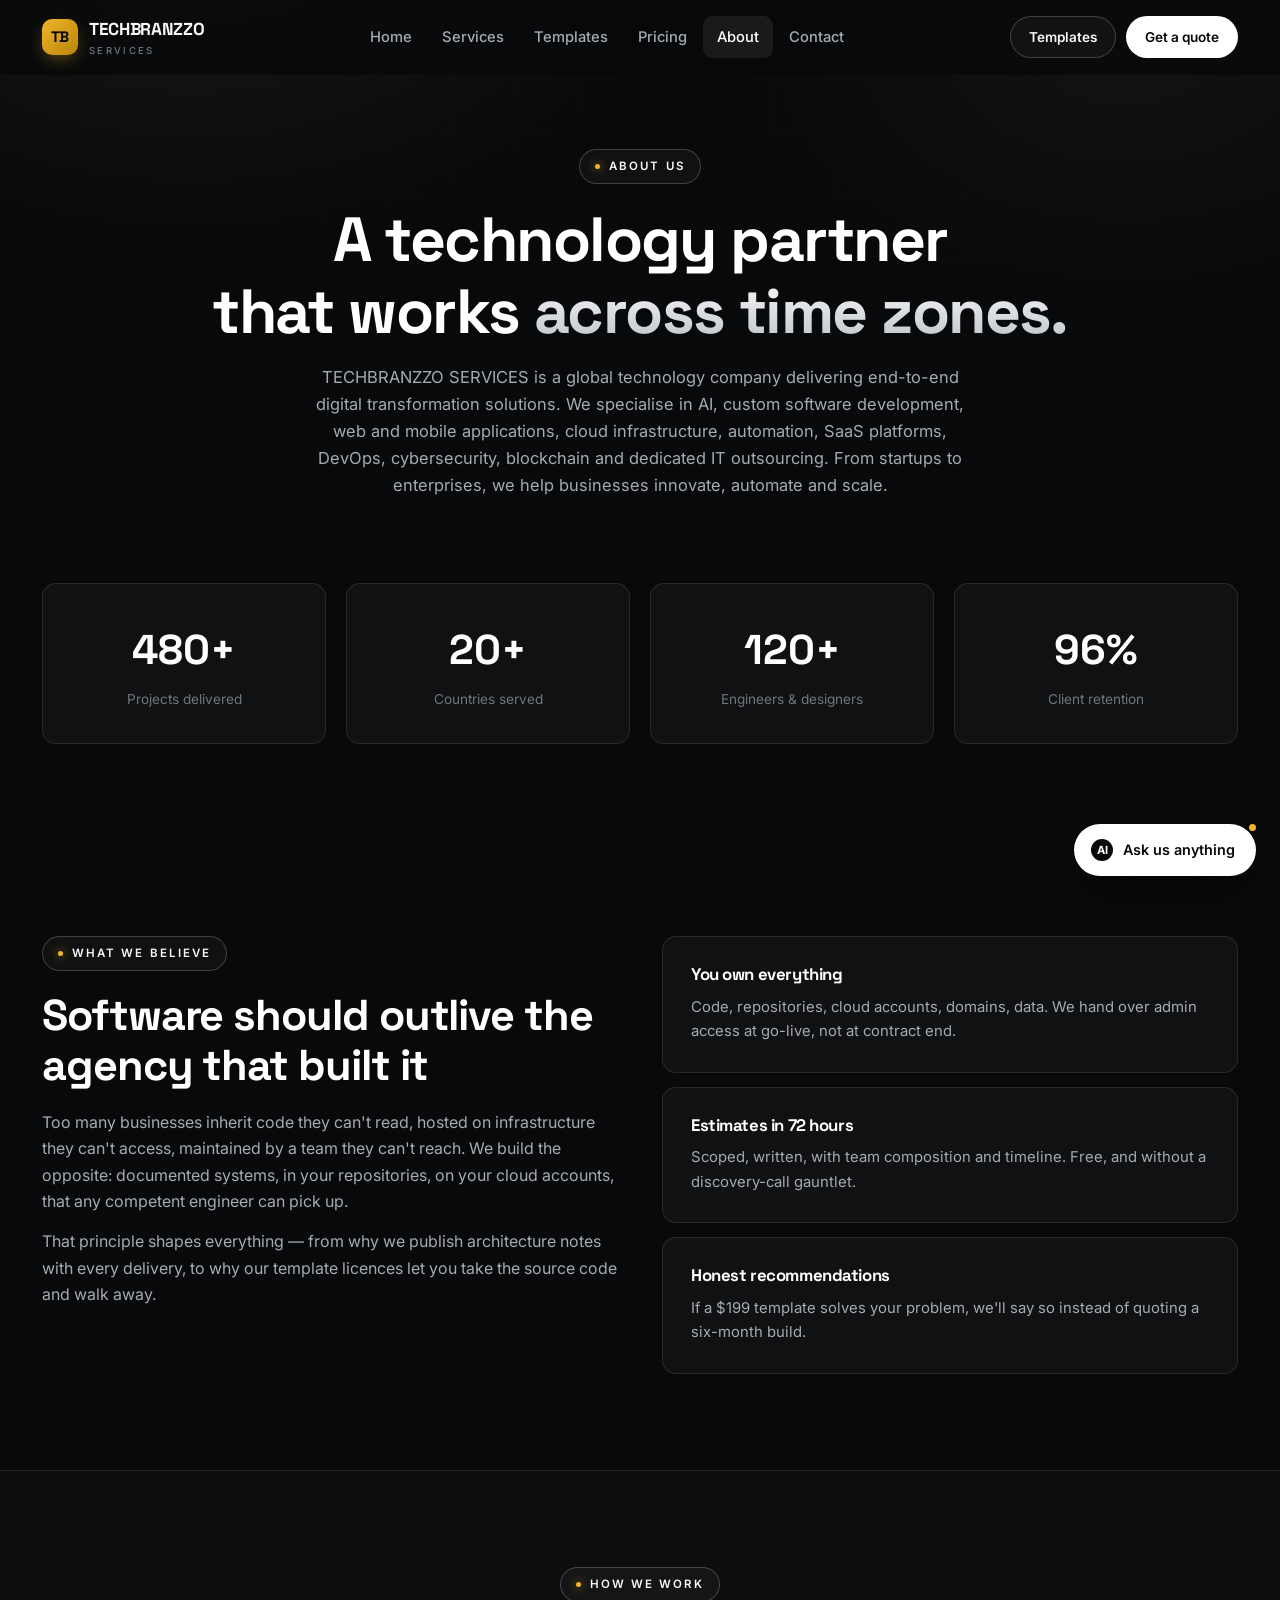
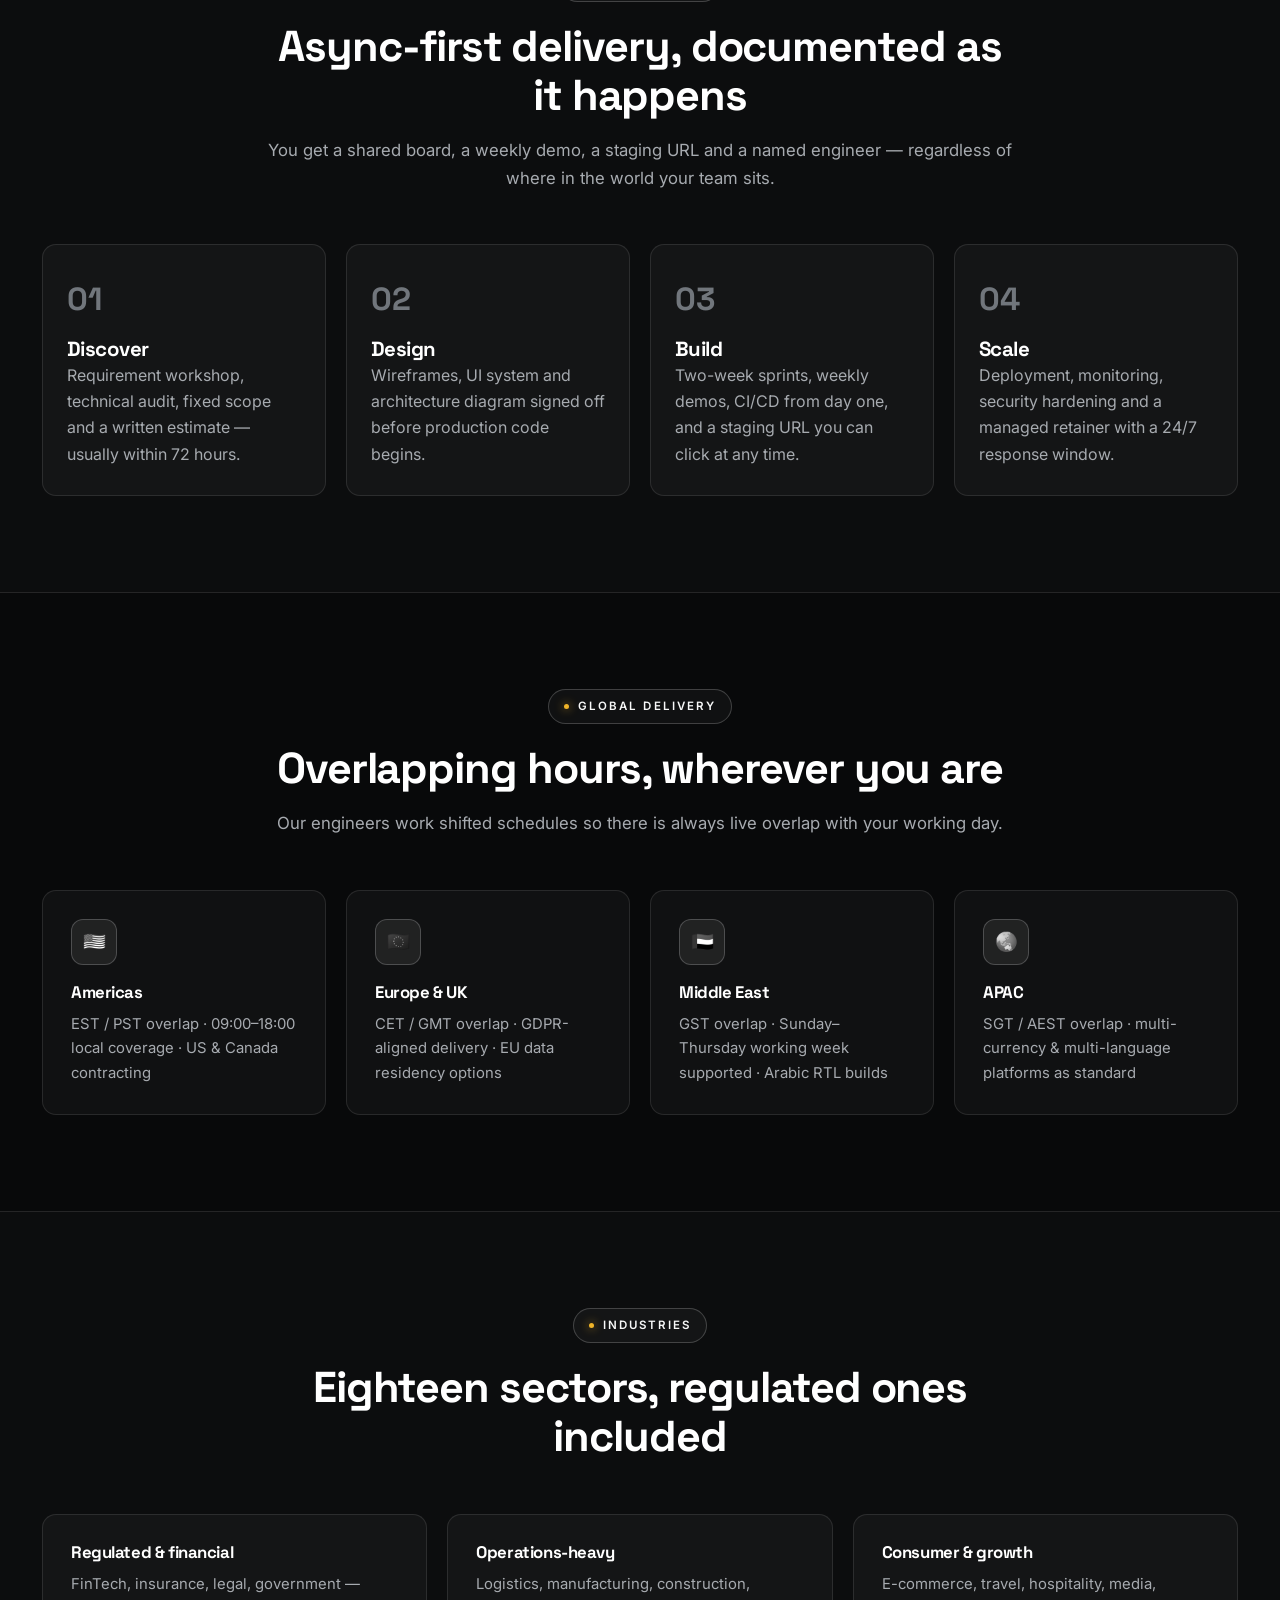
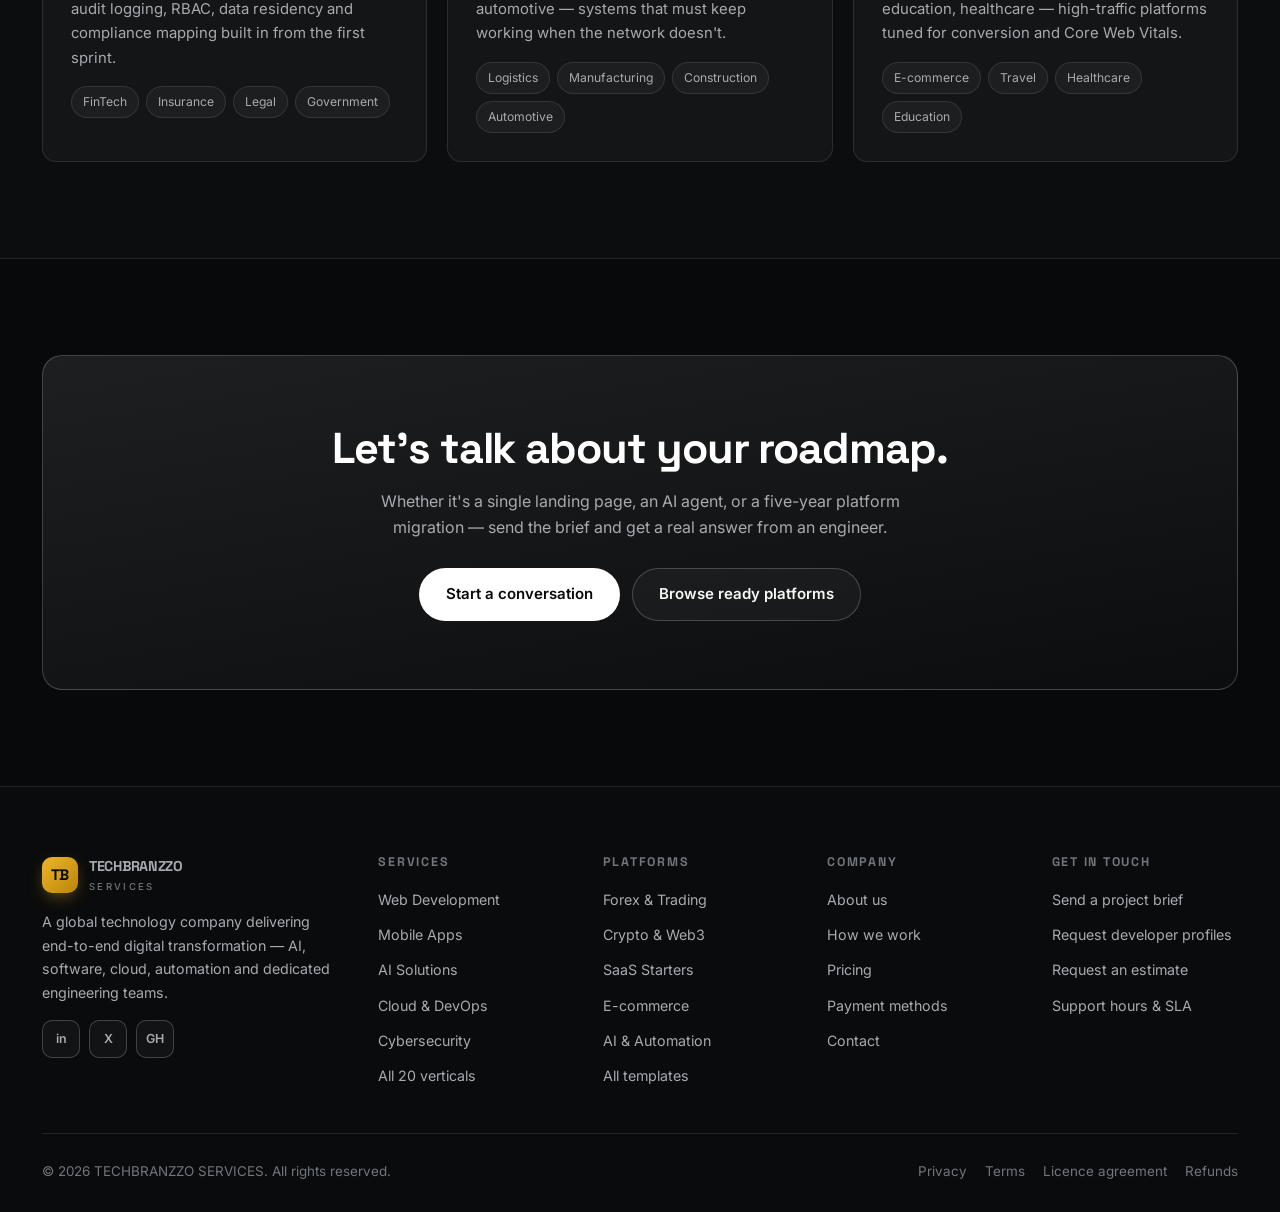
==== about.html @ 5c4728bd "Initial commit: TECHBRANZZO SERVICES website Static marketing site — 8 pages, template marketplace, " ====
<!DOCTYPE html>
<html lang="en">
<head>
<meta charset="UTF-8">
<meta name="viewport" content="width=device-width, initial-scale=1">
<title>About — TECHBRANZZO SERVICES | Global Technology Company</title>
<meta name="description" content="TECHBRANZZO SERVICES is a global technology company delivering AI, custom software, cloud, automation and dedicated engineering teams to startups, SMEs and enterprises across 20+ countries.">
<link rel="preconnect" href="https://fonts.googleapis.com">
<link rel="preconnect" href="https://fonts.gstatic.com" crossorigin>
<link href="https://fonts.googleapis.com/css2?family=Inter:wght@400;500;600;700&family=Space+Grotesk:wght@500;600;700&display=swap" rel="stylesheet">
<link rel="stylesheet" href="assets/css/style.css">
<link rel="icon" href="data:image/svg+xml,<svg xmlns='http://www.w3.org/2000/svg' viewBox='0 0 100 100'><defs><linearGradient id='g' x1='0' y1='0' x2='1' y2='1'><stop offset='0' stop-color='%23f0b429'/><stop offset='1' stop-color='%23b8860b'/></linearGradient></defs><rect width='100' height='100' rx='22' fill='url(%23g)'/><text y='68' x='50' text-anchor='middle' font-size='52' font-family='sans-serif' font-weight='bold' fill='%23000000'>TB</text></svg>">
</head>
<body>

<div id="site-header"></div>

<section class="page-hero">
  <div class="wrap">
    <span class="eyebrow">About us</span>
    <h1>A technology partner<br>that works <span class="grad-text">across time zones.</span></h1>
    <p>TECHBRANZZO SERVICES is a global technology company delivering end-to-end digital transformation solutions. We specialise in AI, custom software development, web and mobile applications, cloud infrastructure, automation, SaaS platforms, DevOps, cybersecurity, blockchain and dedicated IT outsourcing. From startups to enterprises, we help businesses innovate, automate and scale.</p>
  </div>
</section>

<section style="padding-top:40px">
  <div class="wrap">
    <div class="stats">
      <div class="stat rv"><strong data-count="480" data-suffix="+">0</strong><span>Projects delivered</span></div>
      <div class="stat rv"><strong data-count="20" data-suffix="+">0</strong><span>Countries served</span></div>
      <div class="stat rv"><strong data-count="120" data-suffix="+">0</strong><span>Engineers &amp; designers</span></div>
      <div class="stat rv"><strong data-count="96" data-suffix="%">0</strong><span>Client retention</span></div>
    </div>
  </div>
</section>

<section>
  <div class="wrap">
    <div class="grid g-2" style="gap:44px;align-items:start">
      <div class="rv">
        <span class="eyebrow">What we believe</span>
        <h2>Software should outlive the agency that built it</h2>
        <p style="margin-top:18px">Too many businesses inherit code they can't read, hosted on infrastructure they can't access, maintained by a team they can't reach. We build the opposite: documented systems, in your repositories, on your cloud accounts, that any competent engineer can pick up.</p>
        <p style="margin-top:14px">That principle shapes everything — from why we publish architecture notes with every delivery, to why our template licences let you take the source code and walk away.</p>
      </div>
      <div class="grid rv" style="gap:14px">
        <div class="card"><h3 style="font-size:1.05rem">You own everything</h3><p>Code, repositories, cloud accounts, domains, data. We hand over admin access at go-live, not at contract end.</p></div>
        <div class="card"><h3 style="font-size:1.05rem">Estimates in 72 hours</h3><p>Scoped, written, with team composition and timeline. Free, and without a discovery-call gauntlet.</p></div>
        <div class="card"><h3 style="font-size:1.05rem">Honest recommendations</h3><p>If a $199 template solves your problem, we'll say so instead of quoting a six-month build.</p></div>
      </div>
    </div>
  </div>
</section>

<section class="section-alt" id="process">
  <div class="wrap">
    <div class="sec-head center rv">
      <span class="eyebrow">How we work</span>
      <h2>Async-first delivery, documented as it happens</h2>
      <p>You get a shared board, a weekly demo, a staging URL and a named engineer — regardless of where in the world your team sits.</p>
    </div>
    <div class="steps">
      <div class="step rv"><h3>Discover</h3><p>Requirement workshop, technical audit, fixed scope and a written estimate — usually within 72 hours.</p></div>
      <div class="step rv"><h3>Design</h3><p>Wireframes, UI system and architecture diagram signed off before production code begins.</p></div>
      <div class="step rv"><h3>Build</h3><p>Two-week sprints, weekly demos, CI/CD from day one, and a staging URL you can click at any time.</p></div>
      <div class="step rv"><h3>Scale</h3><p>Deployment, monitoring, security hardening and a managed retainer with a 24/7 response window.</p></div>
    </div>
  </div>
</section>

<section>
  <div class="wrap">
    <div class="sec-head center rv">
      <span class="eyebrow">Global delivery</span>
      <h2>Overlapping hours, wherever you are</h2>
      <p>Our engineers work shifted schedules so there is always live overlap with your working day.</p>
    </div>
    <div class="grid g-4">
      <div class="card rv"><div class="icon">🇺🇸</div><h3 style="font-size:1.05rem">Americas</h3><p>EST / PST overlap · 09:00–18:00 local coverage · US &amp; Canada contracting</p></div>
      <div class="card rv"><div class="icon">🇪🇺</div><h3 style="font-size:1.05rem">Europe &amp; UK</h3><p>CET / GMT overlap · GDPR-aligned delivery · EU data residency options</p></div>
      <div class="card rv"><div class="icon">🇦🇪</div><h3 style="font-size:1.05rem">Middle East</h3><p>GST overlap · Sunday–Thursday working week supported · Arabic RTL builds</p></div>
      <div class="card rv"><div class="icon">🌏</div><h3 style="font-size:1.05rem">APAC</h3><p>SGT / AEST overlap · multi-currency &amp; multi-language platforms as standard</p></div>
    </div>
  </div>
</section>

<section class="section-alt">
  <div class="wrap">
    <div class="sec-head center rv">
      <span class="eyebrow">Industries</span>
      <h2>Eighteen sectors, regulated ones included</h2>
    </div>
    <div class="grid g-3">
      <div class="card rv"><h3 style="font-size:1.05rem">Regulated &amp; financial</h3><p>FinTech, insurance, legal, government — audit logging, RBAC, data residency and compliance mapping built in from the first sprint.</p><div class="chips"><span class="chip">FinTech</span><span class="chip">Insurance</span><span class="chip">Legal</span><span class="chip">Government</span></div></div>
      <div class="card rv"><h3 style="font-size:1.05rem">Operations-heavy</h3><p>Logistics, manufacturing, construction, automotive — systems that must keep working when the network doesn't.</p><div class="chips"><span class="chip">Logistics</span><span class="chip">Manufacturing</span><span class="chip">Construction</span><span class="chip">Automotive</span></div></div>
      <div class="card rv"><h3 style="font-size:1.05rem">Consumer &amp; growth</h3><p>E-commerce, travel, hospitality, media, education, healthcare — high-traffic platforms tuned for conversion and Core Web Vitals.</p><div class="chips"><span class="chip">E-commerce</span><span class="chip">Travel</span><span class="chip">Healthcare</span><span class="chip">Education</span></div></div>
    </div>
  </div>
</section>

<section>
  <div class="wrap">
    <div class="cta-box rv">
      <h2>Let's talk about your roadmap.</h2>
      <p>Whether it's a single landing page, an AI agent, or a five-year platform migration — send the brief and get a real answer from an engineer.</p>
      <div class="cta-actions">
        <a class="btn btn-primary" href="contact.html">Start a conversation</a>
        <a class="btn btn-ghost" href="templates.html">Browse ready platforms</a>
      </div>
    </div>
  </div>
</section>

<div id="site-footer"></div>

<script src="assets/js/data.js"></script>
<script src="assets/js/main.js"></script>
</body>
</html>
---- assets/css/style.css ----
/* TECHBRANZZO SERVICES — global stylesheet
   Palette: black + white only. No accent hues. */

:root {
  --bg: #08090a;
  --bg-2: #0e0f11;
  --surface: rgba(255, 255, 255, 0.035);
  --surface-2: rgba(255, 255, 255, 0.07);
  --surface-3: rgba(255, 255, 255, 0.11);
  --line: rgba(255, 255, 255, 0.10);
  --line-2: rgba(255, 255, 255, 0.20);
  --line-3: rgba(255, 255, 255, 0.34);
  --txt: #f7f8f8;
  --txt-dim: #a7abb0;
  --txt-mute: #71767c;
  --ink: #08090a;
  --silver: linear-gradient(180deg, #ffffff 0%, #b9bec4 100%);
  /* the only colour on the site — the logo mark and the dot indicators. */
  --gold: #f0b429;
  --gold-dim: rgba(240, 180, 41, .55);
  --gold-glow: rgba(240, 180, 41, .85);
  --logo-a: var(--gold);
  --logo-b: #b8860b;
  --logo-grad: linear-gradient(135deg, var(--logo-a) 0%, var(--logo-b) 100%);
  --r: 14px;
  --r-lg: 20px;
  --shadow: 0 24px 60px -24px rgba(0, 0, 0, .9);
  --max: 1240px;
  --font: 'Inter', -apple-system, BlinkMacSystemFont, 'Segoe UI', Roboto, sans-serif;
  --font-d: 'Space Grotesk', var(--font);
}

* { margin: 0; padding: 0; box-sizing: border-box; }

html { scroll-behavior: smooth; scroll-padding-top: 90px; }

body {
  font-family: var(--font);
  background: var(--bg);
  color: var(--txt);
  line-height: 1.65;
  -webkit-font-smoothing: antialiased;
  overflow-x: hidden;
}

/* ambient — monochrome only */
body::before {
  content: '';
  position: fixed;
  inset: 0;
  z-index: -2;
  background:
    radial-gradient(900px 620px at 15% -12%, rgba(255, 255, 255, .07), transparent 62%),
    radial-gradient(760px 520px at 88% 4%, rgba(255, 255, 255, .045), transparent 60%);
}
body::after {
  content: '';
  position: fixed;
  inset: 0;
  z-index: -1;
  pointer-events: none;
  opacity: .5;
  background-image:
    linear-gradient(rgba(255, 255, 255, .028) 1px, transparent 1px),
    linear-gradient(90deg, rgba(255, 255, 255, .028) 1px, transparent 1px);
  background-size: 64px 64px;
  mask-image: radial-gradient(circle at 50% 0%, #000 8%, transparent 72%);
  -webkit-mask-image: radial-gradient(circle at 50% 0%, #000 8%, transparent 72%);
}

img { max-width: 100%; display: block; }
a { color: inherit; text-decoration: none; }
button, input, select, textarea { font: inherit; color: inherit; }
:focus-visible { outline: 2px solid #fff; outline-offset: 3px; border-radius: 6px; }

.wrap { width: 100%; max-width: var(--max); margin: 0 auto; padding: 0 22px; }

/* ---------- typography ---------- */
h1, h2, h3, h4 { font-family: var(--font-d); font-weight: 700; line-height: 1.15; letter-spacing: -.025em; color: #fff; }
h1 { font-size: clamp(2.2rem, 5.2vw, 3.9rem); }
h2 { font-size: clamp(1.75rem, 3.4vw, 2.7rem); }
h3 { font-size: clamp(1.05rem, 1.6vw, 1.3rem); }
p { color: var(--txt-dim); }

/* silver = white→grey, still monochrome */
.grad-text {
  background: var(--silver);
  -webkit-background-clip: text;
  background-clip: text;
  color: transparent;
}

.eyebrow {
  display: inline-flex;
  align-items: center;
  gap: 9px;
  font-size: .72rem;
  font-weight: 600;
  letter-spacing: .18em;
  text-transform: uppercase;
  color: var(--txt);
  padding: 7px 15px;
  border: 1px solid var(--line-2);
  border-radius: 999px;
  background: var(--surface);
  margin-bottom: 20px;
}
.eyebrow::before {
  content: '';
  width: 5px; height: 5px;
  border-radius: 50%;
  background: var(--gold);
  box-shadow: 0 0 10px var(--gold-glow);
}

.sec-head { max-width: 760px; margin-bottom: 52px; }
.sec-head.center { margin-inline: auto; text-align: center; }
.sec-head p { margin-top: 16px; font-size: 1.05rem; }

/* ---------- buttons ---------- */
.btn {
  display: inline-flex;
  align-items: center;
  justify-content: center;
  gap: 9px;
  padding: 13px 26px;
  border-radius: 999px;
  border: 1px solid transparent;
  font-weight: 600;
  font-size: .94rem;
  cursor: pointer;
  transition: transform .18s, background .18s, border-color .18s, color .18s;
  white-space: nowrap;
}
.btn-primary { background: #fff; color: var(--ink); }
.btn-primary:hover { background: #d9dde1; transform: translateY(-2px); }
.btn-ghost { background: var(--surface); border-color: var(--line-2); color: var(--txt); }
.btn-ghost:hover { background: var(--surface-2); border-color: var(--line-3); transform: translateY(-2px); }
.btn-sm { padding: 9px 18px; font-size: .85rem; }
.btn-block { width: 100%; }

/* ---------- header ---------- */
.site-head {
  position: sticky;
  top: 0;
  z-index: 100;
  backdrop-filter: blur(18px);
  -webkit-backdrop-filter: blur(18px);
  background: rgba(8, 9, 10, .74);
  border-bottom: 1px solid transparent;
  transition: border-color .3s, background .3s;
}
.site-head.scrolled { border-bottom-color: var(--line); background: rgba(8, 9, 10, .94); }
.nav {
  display: flex;
  align-items: center;
  justify-content: space-between;
  gap: 18px;
  height: 74px;
}
.logo { display: flex; align-items: center; gap: 11px; font-family: var(--font-d); font-weight: 700; font-size: 1.08rem; letter-spacing: -.02em; }
.logo-mark {
  width: 36px; height: 36px;
  border-radius: 10px;
  background: var(--logo-grad);
  display: grid;
  place-items: center;
  color: var(--ink); /* dark on gold — white would fail contrast */
  font-weight: 800;
  font-size: .95rem;
  box-shadow: 0 6px 18px -6px rgba(240, 180, 41, .6);
}
.logo small { display: block; font-family: var(--font); font-size: .6rem; letter-spacing: .24em; color: var(--txt-mute); font-weight: 500; }

.nav-links { display: flex; align-items: center; gap: 2px; }
.nav-links a {
  padding: 9px 14px;
  border-radius: 9px;
  font-size: .92rem;
  font-weight: 500;
  color: var(--txt-dim);
  transition: color .2s, background .2s;
}
.nav-links a:hover { color: var(--txt); background: var(--surface); }
.nav-links a.active { color: #fff; background: var(--surface-2); }
.nav-cta { display: flex; align-items: center; gap: 10px; }

.burger {
  display: none;
  width: 42px; height: 42px;
  border-radius: 10px;
  border: 1px solid var(--line-2);
  background: var(--surface);
  cursor: pointer;
  place-items: center;
}
.burger span { display: block; width: 18px; height: 2px; background: var(--txt); border-radius: 2px; position: relative; transition: .25s; }
.burger span::before, .burger span::after {
  content: ''; position: absolute; left: 0; width: 18px; height: 2px; background: var(--txt); border-radius: 2px; transition: .25s;
}
.burger span::before { top: -6px; }
.burger span::after { top: 6px; }
.burger.open span { background: transparent; }
.burger.open span::before { top: 0; transform: rotate(45deg); }
.burger.open span::after { top: 0; transform: rotate(-45deg); }

/* ---------- hero ---------- */
.hero { position: relative; padding: 92px 0 96px; }
.hero-grid { display: grid; grid-template-columns: 1.05fr .95fr; gap: 60px; align-items: center; }
.hero h1 { margin-bottom: 22px; }
.hero-lead { font-size: 1.12rem; max-width: 560px; margin-bottom: 32px; }
.hero-actions { display: flex; flex-wrap: wrap; gap: 12px; margin-bottom: 40px; }
.hero-trust { display: flex; flex-wrap: wrap; gap: 26px; }
.hero-trust div strong { display: block; font-family: var(--font-d); font-size: 1.6rem; color: #fff; }
.hero-trust div span { font-size: .82rem; color: var(--txt-mute); }

.panel {
  border: 1px solid var(--line);
  border-radius: var(--r-lg);
  background: linear-gradient(160deg, rgba(255, 255, 255, .06), rgba(255, 255, 255, .015));
  box-shadow: var(--shadow);
  overflow: hidden;
  backdrop-filter: blur(10px);
}
.panel-bar { display: flex; align-items: center; gap: 7px; padding: 13px 16px; border-bottom: 1px solid var(--line); background: rgba(255, 255, 255, .03); }
.dot { width: 10px; height: 10px; border-radius: 50%; background: var(--gold-dim); }
.dot.g { background: var(--gold); }
.panel-bar small { margin-left: auto; color: var(--txt-mute); font-size: .74rem; letter-spacing: .06em; }
.panel-body { padding: 22px; font-family: ui-monospace, 'SF Mono', Menlo, monospace; font-size: .82rem; line-height: 1.85; color: var(--txt-dim); }
.panel-body .k { color: #fff; font-weight: 600; }
.panel-body .s { color: #dfe3e7; }
.panel-body .c { color: var(--txt-mute); }
.panel-body .f { color: #fff; }

.float-badge {
  position: absolute;
  display: flex; align-items: center; gap: 10px;
  padding: 11px 16px;
  border-radius: 12px;
  border: 1px solid var(--line-2);
  background: rgba(14, 15, 17, .94);
  backdrop-filter: blur(12px);
  font-size: .82rem;
  font-weight: 600;
  box-shadow: var(--shadow);
  animation: floaty 6s ease-in-out infinite;
}
.float-badge i { width: 7px; height: 7px; border-radius: 50%; background: var(--gold); box-shadow: 0 0 10px var(--gold-glow); }
.fb-1 { right: -14px; top: 16%; }
.fb-2 { left: -22px; bottom: 14%; animation-delay: -3s; }
@keyframes floaty { 0%, 100% { transform: translateY(0); } 50% { transform: translateY(-12px); } }

/* ---------- marquee ---------- */
.marquee { border-block: 1px solid var(--line); padding: 22px 0; overflow: hidden; background: rgba(255, 255, 255, .012); }
.marquee-track { display: flex; gap: 56px; width: max-content; animation: slide 34s linear infinite; }
.marquee-track span { font-family: var(--font-d); font-size: 1rem; font-weight: 600; color: var(--txt-mute); white-space: nowrap; }
@keyframes slide { to { transform: translateX(-50%); } }

/* ---------- sections ---------- */
section { padding: 96px 0; }
.section-alt { background: rgba(255, 255, 255, .018); border-block: 1px solid var(--line); }

.grid { display: grid; gap: 20px; }
.g-2 { grid-template-columns: repeat(2, 1fr); }
.g-side { grid-template-columns: 1.4fr .9fr; gap: 34px; align-items: start; }
.g-3 { grid-template-columns: repeat(3, 1fr); }
.g-4 { grid-template-columns: repeat(4, 1fr); }

.card {
  position: relative;
  padding: 28px;
  border: 1px solid var(--line);
  border-radius: var(--r);
  background: var(--surface);
  transition: transform .25s, border-color .25s, background .25s;
}
.card:hover { transform: translateY(-4px); border-color: var(--line-2); background: var(--surface-2); }
.card h3 { margin-bottom: 10px; }
.card p { font-size: .93rem; }

.icon {
  width: 46px; height: 46px;
  border-radius: 12px;
  display: grid; place-items: center;
  background: var(--surface-2);
  border: 1px solid var(--line-2);
  margin-bottom: 18px;
  font-size: 1.15rem;
  filter: grayscale(1);
}

.chips { display: flex; flex-wrap: wrap; gap: 7px; margin-top: 16px; }
.chip {
  font-size: .76rem;
  padding: 5px 11px;
  border-radius: 999px;
  border: 1px solid var(--line);
  background: rgba(255, 255, 255, .04);
  color: var(--txt-dim);
}

/* accordion */
.vert {
  border: 1px solid var(--line);
  border-radius: var(--r);
  background: var(--surface);
  overflow: hidden;
  transition: border-color .25s;
  scroll-margin-top: 100px;
}
.vert + .vert { margin-top: 12px; }
.vert:hover, .vert.open { border-color: var(--line-2); }
.vert-head {
  display: flex; align-items: center; gap: 16px;
  padding: 22px 24px;
  cursor: pointer;
  user-select: none;
}
.vert-num { font-family: var(--font-d); font-size: .8rem; color: var(--txt-mute); min-width: 28px; font-weight: 700; }
.vert-head h3 { flex: 1; font-size: 1.1rem; }
.vert-head .plus { width: 26px; height: 26px; display: grid; place-items: center; color: var(--txt-dim); transition: transform .3s, color .3s; font-size: 1.3rem; }
.vert.open .plus { transform: rotate(45deg); color: #fff; }
.vert-body { max-height: 0; overflow: hidden; transition: max-height .35s ease; }
.vert-body ul { padding: 0 24px 24px 68px; display: grid; grid-template-columns: repeat(3, 1fr); gap: 8px 22px; list-style: none; }
.vert-body li { font-size: .9rem; color: var(--txt-dim); position: relative; padding-left: 18px; }
.vert-body li::before { content: '—'; position: absolute; left: 0; color: var(--txt-mute); }

/* stats */
.stats { display: grid; grid-template-columns: repeat(4, 1fr); gap: 20px; }
.stat { text-align: center; padding: 32px 18px; border: 1px solid var(--line); border-radius: var(--r); background: var(--surface); }
.stat strong { display: block; font-family: var(--font-d); font-size: clamp(1.9rem, 3.4vw, 2.6rem); color: #fff; }
.stat span { font-size: .85rem; color: var(--txt-mute); }

/* ---------- marketplace ---------- */
.market-bar {
  position: sticky;
  top: 74px;
  z-index: 40;
  display: flex;
  flex-wrap: wrap;
  align-items: center;
  gap: 12px;
  padding: 16px 0;
  background: rgba(8, 9, 10, .94);
  backdrop-filter: blur(16px);
  border-bottom: 1px solid var(--line);
  margin-bottom: 32px;
}
.search { position: relative; flex: 1 1 260px; min-width: 220px; }
.search input {
  width: 100%;
  padding: 12px 16px 12px 42px;
  border-radius: 11px;
  border: 1px solid var(--line-2);
  background: var(--surface);
  outline: none;
  font-size: .93rem;
  transition: border-color .2s;
}
.search input:focus { border-color: var(--line-3); }
.search svg { position: absolute; left: 14px; top: 50%; transform: translateY(-50%); opacity: .5; }

select.field, input.field, textarea.field {
  padding: 12px 15px;
  border-radius: 11px;
  border: 1px solid var(--line-2);
  background: var(--surface);
  outline: none;
  font-size: .92rem;
  transition: border-color .2s;
}
select.field { padding-right: 34px; cursor: pointer; }
select.field option { background: #0e0f11; }
.field:focus { border-color: var(--line-3); }

.toggle {
  display: inline-flex;
  padding: 4px;
  border-radius: 999px;
  border: 1px solid var(--line-2);
  background: var(--surface);
  gap: 3px;
}
.toggle button {
  padding: 8px 18px;
  border: 0;
  border-radius: 999px;
  background: transparent;
  color: var(--txt-dim);
  font-size: .85rem;
  font-weight: 600;
  cursor: pointer;
  transition: .2s;
}
.toggle button.on { background: #fff; color: var(--ink); }

.filters { display: flex; flex-wrap: wrap; gap: 8px; margin-bottom: 30px; }
.filters button {
  padding: 8px 16px;
  border-radius: 999px;
  border: 1px solid var(--line);
  background: var(--surface);
  color: var(--txt-dim);
  font-size: .85rem;
  font-weight: 500;
  cursor: pointer;
  transition: .2s;
}
.filters button:hover { border-color: var(--line-2); color: var(--txt); }
.filters button.on { background: #fff; border-color: #fff; color: var(--ink); }

.market-grid { display: grid; grid-template-columns: repeat(3, 1fr); gap: 22px; }

.tpl {
  display: flex;
  flex-direction: column;
  border: 1px solid var(--line);
  border-radius: var(--r);
  background: var(--surface);
  overflow: hidden;
  transition: transform .25s, border-color .25s, box-shadow .25s;
}
.tpl:hover { transform: translateY(-5px); border-color: var(--line-2); box-shadow: var(--shadow); }

.tpl-shot { position: relative; aspect-ratio: 16 / 10; overflow: hidden; border-bottom: 1px solid var(--line); }
.tpl-shot .mock { position: absolute; inset: 0; display: flex; flex-direction: column; }
.mock-bar { display: flex; align-items: center; gap: 5px; padding: 8px 10px; background: rgba(0, 0, 0, .45); }
.mock-bar i { width: 6px; height: 6px; border-radius: 50%; background: var(--gold-dim); }
.mock-bar u { flex: 1; height: 11px; margin-left: 6px; border-radius: 3px; background: rgba(255, 255, 255, .12); }
.mock-body { flex: 1; padding: 14px; display: flex; flex-direction: column; gap: 8px; }
.mock-title { font-family: var(--font-d); font-weight: 700; font-size: 1rem; color: #fff; }
.mock-line { height: 6px; border-radius: 3px; background: rgba(255, 255, 255, .24); }
.mock-line.s { width: 55%; }
.mock-blocks { margin-top: auto; display: grid; grid-template-columns: repeat(3, 1fr); gap: 7px; }
.mock-blocks u { display: block; height: 30px; border-radius: 5px; background: rgba(255, 255, 255, .14); border: 1px solid rgba(255, 255, 255, .08); }

.tpl-badge {
  position: absolute; top: 10px; right: 10px;
  padding: 5px 11px;
  border-radius: 999px;
  font-size: .66rem;
  font-weight: 700;
  letter-spacing: .08em;
  text-transform: uppercase;
  background: #fff;
  color: var(--ink);
}
.tpl-badge.new, .tpl-badge.top { background: rgba(8, 9, 10, .86); color: #fff; border: 1px solid var(--line-3); backdrop-filter: blur(8px); }

.tpl-hover {
  position: absolute; inset: 0;
  display: grid; place-items: center;
  gap: 10px;
  grid-auto-flow: column;
  background: rgba(8, 9, 10, .8);
  backdrop-filter: blur(3px);
  opacity: 0;
  transition: opacity .22s;
}
.tpl:hover .tpl-hover { opacity: 1; }

.tpl-body { padding: 18px 20px 20px; display: flex; flex-direction: column; flex: 1; }
.tpl-cat { font-size: .7rem; letter-spacing: .14em; text-transform: uppercase; color: var(--txt-mute); font-weight: 600; }
.tpl-body h3 { font-size: 1.03rem; margin: 7px 0 8px; }
.tpl-body p { font-size: .87rem; margin-bottom: 14px; }
.tpl-meta { display: flex; align-items: center; gap: 10px; font-size: .78rem; color: var(--txt-mute); margin-bottom: 14px; }
.stars { color: #fff; letter-spacing: 1px; }
.tpl-foot { margin-top: auto; display: flex; align-items: flex-end; justify-content: space-between; gap: 12px; padding-top: 14px; border-top: 1px solid var(--line); }
.price strong { font-family: var(--font-d); font-size: 1.28rem; display: block; line-height: 1.2; color: #fff; }
.price span { font-size: .74rem; color: var(--txt-mute); }
.price del { font-size: .8rem; color: var(--txt-mute); margin-left: 6px; }

.empty { grid-column: 1 / -1; text-align: center; padding: 70px 20px; border: 1px dashed var(--line-2); border-radius: var(--r); }

/* ---------- template detail ---------- */
.detail-grid { display: grid; grid-template-columns: 1.6fr .9fr; gap: 34px; align-items: start; }
.preview { border: 1px solid var(--line); border-radius: var(--r-lg); overflow: hidden; box-shadow: var(--shadow); }
.preview .tpl-shot { aspect-ratio: 16 / 9; border: 0; }
.preview .mock-title { font-size: 1.7rem; }

.buy-box {
  position: sticky; top: 96px;
  border: 1px solid var(--line-2);
  border-radius: var(--r-lg);
  background: linear-gradient(160deg, rgba(255, 255, 255, .075), rgba(255, 255, 255, .02));
  padding: 26px;
  box-shadow: var(--shadow);
}
.plan {
  display: flex; align-items: flex-start; gap: 13px;
  padding: 16px;
  border: 1px solid var(--line);
  border-radius: 12px;
  cursor: pointer;
  transition: .2s;
  margin-bottom: 11px;
}
.plan:hover { border-color: var(--line-2); }
.plan.on { border-color: #fff; background: rgba(255, 255, 255, .07); }
.plan input { accent-color: #fff; margin-top: 5px; }
.plan h4 { font-family: var(--font-d); font-size: .97rem; }
.plan small { display: block; color: var(--txt-mute); font-size: .8rem; line-height: 1.5; }
.plan b { font-family: var(--font-d); font-size: 1.12rem; margin-left: auto; white-space: nowrap; color: #fff; }

.spec { display: flex; justify-content: space-between; gap: 14px; padding: 11px 0; border-bottom: 1px solid var(--line); font-size: .88rem; }
.spec:last-child { border-bottom: 0; }
.spec span { color: var(--txt-mute); }
.spec b { font-weight: 600; color: var(--txt); }

.feat-list { list-style: none; display: grid; gap: 11px; }
.feat-list li { position: relative; padding-left: 30px; font-size: .93rem; color: var(--txt-dim); }
.feat-list li::before {
  content: '✓';
  position: absolute; left: 0; top: -1px;
  width: 20px; height: 20px;
  display: grid; place-items: center;
  border-radius: 50%;
  background: var(--surface-2);
  border: 1px solid var(--line-2);
  color: #fff;
  font-size: .68rem;
}

/* ---------- tables ---------- */
.table-wrap { overflow-x: auto; border: 1px solid var(--line); border-radius: var(--r); }
table { width: 100%; border-collapse: collapse; min-width: 640px; }
th, td { padding: 15px 18px; text-align: left; font-size: .92rem; border-bottom: 1px solid var(--line); }
th { font-family: var(--font-d); font-size: .78rem; letter-spacing: .1em; text-transform: uppercase; color: var(--txt-mute); background: rgba(255, 255, 255, .03); }
td { color: var(--txt-dim); }
td:first-child { color: var(--txt); }
tbody tr:last-child td { border-bottom: 0; }
tbody tr:hover { background: rgba(255, 255, 255, .022); }

/* ---------- pricing ---------- */
.tiers { display: grid; grid-template-columns: repeat(3, 1fr); gap: 20px; align-items: stretch; }
.tier {
  display: flex; flex-direction: column;
  padding: 30px 26px;
  border: 1px solid var(--line);
  border-radius: var(--r-lg);
  background: var(--surface);
  transition: transform .25s, border-color .25s;
}
.tier:hover { transform: translateY(-4px); border-color: var(--line-2); }
.tier.featured { border-color: #fff; background: linear-gradient(170deg, rgba(255, 255, 255, .1), rgba(255, 255, 255, .02)); }
.tier-tag {
  align-self: flex-start;
  font-size: .66rem; font-weight: 700; letter-spacing: .12em; text-transform: uppercase;
  padding: 5px 11px; border-radius: 999px; background: #fff; color: var(--ink); margin-bottom: 14px;
}
.tier h3 { font-size: 1.25rem; }
.tier > p { font-size: .9rem; margin-top: 8px; min-height: 44px; }
.tier-price { margin: 22px 0 6px; font-family: var(--font-d); font-size: 2.4rem; font-weight: 700; color: #fff; line-height: 1; }
.tier-price sup { font-size: 1.1rem; vertical-align: super; margin-right: 2px; }
.tier-price small { font-size: .85rem; font-family: var(--font); font-weight: 400; color: var(--txt-mute); }
.tier-note { font-size: .82rem; color: var(--txt-mute); margin-bottom: 22px; }
.tier .feat-list { margin-bottom: 26px; }
.tier .btn { margin-top: auto; }

.pay-grid { display: grid; grid-template-columns: repeat(4, 1fr); gap: 14px; }
.pay {
  display: flex; align-items: center; gap: 14px;
  padding: 18px 20px;
  border: 1px solid var(--line);
  border-radius: var(--r);
  background: var(--surface);
  transition: border-color .25s, background .25s;
}
.pay:hover { border-color: var(--line-2); background: var(--surface-2); }
.pay-logo {
  min-width: 52px; height: 34px;
  display: grid; place-items: center;
  border-radius: 7px;
  background: #fff;
  color: var(--ink);
  font-family: var(--font-d);
  font-weight: 700;
  font-size: .72rem;
  letter-spacing: .02em;
}
.pay b { display: block; font-size: .9rem; font-weight: 600; }
.pay span { display: block; font-size: .78rem; color: var(--txt-mute); }

/* ---------- steps ---------- */
.steps { display: grid; grid-template-columns: repeat(4, 1fr); gap: 20px; counter-reset: s; }
.step { position: relative; padding: 28px 24px; border: 1px solid var(--line); border-radius: var(--r); background: var(--surface); }
.step::before {
  counter-increment: s;
  content: '0' counter(s);
  font-family: var(--font-d);
  font-size: 2rem;
  font-weight: 700;
  color: var(--txt-mute);
  display: block;
  margin-bottom: 12px;
}

/* ---------- CTA ---------- */
.cta-box {
  position: relative;
  text-align: center;
  padding: 68px 34px;
  border: 1px solid var(--line-2);
  border-radius: var(--r-lg);
  background: linear-gradient(170deg, rgba(255, 255, 255, .09), rgba(255, 255, 255, .02));
  overflow: hidden;
}
.cta-box h2 { margin-bottom: 14px; }
.cta-box p { max-width: 560px; margin: 0 auto 28px; }
.cta-actions { display: flex; flex-wrap: wrap; gap: 12px; justify-content: center; }

/* ---------- forms ---------- */
.form-grid { display: grid; grid-template-columns: repeat(2, 1fr); gap: 16px; }
.form-grid .full { grid-column: 1 / -1; }
label { display: block; font-size: .84rem; font-weight: 600; margin-bottom: 7px; color: var(--txt-dim); }
input.field, select.field, textarea.field { width: 100%; }
textarea.field { resize: vertical; min-height: 130px; }

/* ---------- footer ---------- */
.site-foot { border-top: 1px solid var(--line); padding: 68px 0 30px; background: rgba(255, 255, 255, .012); }
.foot-grid { display: grid; grid-template-columns: 1.6fr repeat(4, 1fr); gap: 38px; margin-bottom: 44px; }
.foot-grid h4 { font-size: .78rem; letter-spacing: .14em; text-transform: uppercase; color: var(--txt-mute); margin-bottom: 16px; }
.foot-grid ul { list-style: none; display: grid; gap: 9px; }
.foot-grid a { font-size: .89rem; color: var(--txt-dim); transition: color .2s; }
.foot-grid a:hover { color: #fff; }
.foot-about p { font-size: .89rem; margin: 16px 0; max-width: 330px; }
.socials { display: flex; gap: 9px; }
.socials a {
  width: 38px; height: 38px;
  display: grid; place-items: center;
  border-radius: 10px;
  border: 1px solid var(--line-2);
  background: var(--surface);
  font-size: .78rem;
  font-weight: 600;
  transition: .2s;
}
.socials a:hover { background: #fff; color: var(--ink); border-color: #fff; }
.foot-bot { display: flex; flex-wrap: wrap; gap: 14px; justify-content: space-between; align-items: center; padding-top: 26px; border-top: 1px solid var(--line); font-size: .84rem; color: var(--txt-mute); }
.foot-bot nav { display: flex; gap: 18px; flex-wrap: wrap; }
.foot-bot a:hover { color: #fff; }

/* ---------- inner page hero ---------- */
.page-hero { padding: 74px 0 44px; text-align: center; }
.page-hero p { max-width: 660px; margin: 16px auto 0; font-size: 1.03rem; }
.crumbs { font-size: .84rem; color: var(--txt-mute); margin-bottom: 18px; }
.crumbs a:hover { color: #fff; }

/* ---------- legal ---------- */
.legal { max-width: 820px; }
.legal h2 { font-size: 1.5rem; margin: 46px 0 14px; scroll-margin-top: 100px; }
.legal h3 { font-size: 1.05rem; margin: 26px 0 10px; }
.legal p, .legal li { font-size: .94rem; color: var(--txt-dim); }
.legal ul { margin: 12px 0 12px 22px; display: grid; gap: 8px; }

/* ---------- reveal ---------- */
.rv { opacity: 0; transform: translateY(22px); transition: opacity .6s cubic-bezier(.2,.7,.3,1), transform .6s cubic-bezier(.2,.7,.3,1); }
.rv.in { opacity: 1; transform: none; }

/* ---------- toast ---------- */
.toast {
  position: fixed;
  left: 50%; bottom: 28px;
  transform: translate(-50%, 130%);
  z-index: 300;
  padding: 14px 24px;
  border-radius: 999px;
  border: 1px solid var(--line-2);
  background: #16181a;
  box-shadow: var(--shadow);
  font-size: .9rem;
  font-weight: 500;
  transition: transform .35s cubic-bezier(.2,.8,.3,1);
}
.toast.show { transform: translate(-50%, 0); }

/* ---------- AI chatbot ---------- */
.bot-launch {
  position: fixed;
  right: 24px; bottom: 24px;
  z-index: 210;
  display: flex; align-items: center; gap: 10px;
  padding: 13px 20px 13px 16px;
  border-radius: 999px;
  border: 1px solid var(--line-2);
  background: #fff;
  color: var(--ink);
  font-weight: 600;
  font-size: .9rem;
  cursor: pointer;
  box-shadow: 0 16px 40px -14px rgba(0, 0, 0, .9);
  transition: transform .2s, opacity .2s;
}
.bot-launch:hover { transform: translateY(-2px); }
.bot-launch.hide { opacity: 0; pointer-events: none; transform: translateY(10px) scale(.95); }
.bot-launch i {
  width: 22px; height: 22px; border-radius: 50%;
  background: var(--ink); color: #fff;
  display: grid; place-items: center;
  font-size: .7rem; font-style: normal; font-weight: 700;
}
.bot-launch .pip {
  position: absolute; top: -3px; right: -3px;
  width: 11px; height: 11px; border-radius: 50%;
  background: var(--gold); border: 2px solid var(--ink);
}

.bot {
  position: fixed;
  right: 24px; bottom: 24px;
  z-index: 220;
  width: min(384px, calc(100vw - 32px));
  height: min(580px, calc(100vh - 48px));
  display: flex; flex-direction: column;
  border: 1px solid var(--line-2);
  border-radius: 18px;
  background: #0d0e10;
  box-shadow: 0 30px 80px -20px rgba(0, 0, 0, .95);
  overflow: hidden;
  opacity: 0;
  transform: translateY(16px) scale(.97);
  pointer-events: none;
  transition: opacity .25s, transform .25s;
}
.bot.open { opacity: 1; transform: none; pointer-events: auto; }

.bot-head { display: flex; align-items: center; gap: 12px; padding: 16px 18px; border-bottom: 1px solid var(--line); background: rgba(255, 255, 255, .03); }
.bot-avatar { width: 36px; height: 36px; border-radius: 10px; background: var(--logo-grad); color: var(--ink); display: grid; place-items: center; font-family: var(--font-d); font-weight: 700; font-size: .82rem; }
.bot-head b { display: block; font-size: .93rem; font-family: var(--font-d); }
.bot-head span { display: flex; align-items: center; gap: 6px; font-size: .76rem; color: var(--txt-mute); }
.bot-head span::before { content: ''; width: 6px; height: 6px; border-radius: 50%; background: var(--gold); box-shadow: 0 0 8px var(--gold-glow); }
.bot-close { margin-left: auto; width: 32px; height: 32px; border-radius: 9px; border: 1px solid var(--line); background: transparent; color: var(--txt-dim); cursor: pointer; font-size: 1.1rem; line-height: 1; transition: .2s; }
.bot-close:hover { background: var(--surface-2); color: #fff; }

.bot-log { flex: 1; overflow-y: auto; padding: 18px; display: flex; flex-direction: column; gap: 12px; scrollbar-width: thin; }
.bot-log::-webkit-scrollbar { width: 6px; }
.bot-log::-webkit-scrollbar-thumb { background: var(--line-2); border-radius: 6px; }

/* flex-shrink:0 — without it a column flex container squashes messages into each other
   instead of letting the log scroll */
.msg { flex: 0 0 auto; max-width: 86%; padding: 11px 15px; border-radius: 14px; font-size: .89rem; line-height: 1.6; white-space: pre-wrap; }
.msg-bot { align-self: flex-start; background: var(--surface-2); border: 1px solid var(--line); border-bottom-left-radius: 5px; color: var(--txt); }
.msg-me { align-self: flex-end; background: #fff; color: var(--ink); border-bottom-right-radius: 5px; font-weight: 500; }
.msg a { text-decoration: underline; font-weight: 600; }
.msg-bot a { color: #fff; }

.typing { display: flex; flex: 0 0 auto; gap: 4px; align-self: flex-start; padding: 13px 16px; background: var(--surface-2); border: 1px solid var(--line); border-radius: 14px; border-bottom-left-radius: 5px; }
.typing i { width: 6px; height: 6px; border-radius: 50%; background: var(--gold); animation: blink 1.2s infinite; }
.typing i:nth-child(2) { animation-delay: .18s; }
.typing i:nth-child(3) { animation-delay: .36s; }
@keyframes blink { 0%, 60%, 100% { opacity: .25; } 30% { opacity: 1; } }

.bot-quick { display: flex; flex-wrap: wrap; gap: 7px; padding: 0 18px 12px; }
.bot-quick button {
  padding: 7px 13px;
  border-radius: 999px;
  border: 1px solid var(--line-2);
  background: transparent;
  color: var(--txt-dim);
  font-size: .8rem;
  cursor: pointer;
  transition: .2s;
}
.bot-quick button:hover { background: #fff; color: var(--ink); border-color: #fff; }

.bot-input { display: flex; gap: 9px; padding: 14px 16px; border-top: 1px solid var(--line); background: rgba(255, 255, 255, .02); }
.bot-input input { flex: 1; padding: 11px 14px; border-radius: 10px; border: 1px solid var(--line-2); background: var(--surface); outline: none; font-size: .88rem; }
.bot-input input:focus { border-color: var(--line-3); }
.bot-input button { width: 42px; border-radius: 10px; border: 0; background: #fff; color: var(--ink); font-size: 1rem; cursor: pointer; transition: .2s; }
.bot-input button:hover { background: #d9dde1; }
.bot-foot { padding: 0 16px 12px; font-size: .7rem; color: var(--txt-mute); text-align: center; }

/* ---------- responsive ---------- */
@media (max-width: 1080px) {
  .nav-links a { padding: 9px 11px; font-size: .88rem; }
  .nav-cta .btn-ghost { display: none; }
}

@media (max-width: 1024px) {
  .hero-grid { grid-template-columns: 1fr; gap: 48px; }
  .g-4, .stats, .steps, .pay-grid { grid-template-columns: repeat(2, 1fr); }
  .market-grid, .tiers { grid-template-columns: repeat(2, 1fr); }
  .detail-grid, .g-side { grid-template-columns: 1fr; }
  .buy-box { position: static; }
  .foot-grid { grid-template-columns: 1fr 1fr 1fr; }
  .vert-body ul { grid-template-columns: repeat(2, 1fr); }
}

@media (max-width: 880px) {
  .burger { display: grid; }
  .nav-links {
    position: fixed;
    inset: 74px 0 auto 0;
    flex-direction: column;
    align-items: stretch;
    gap: 4px;
    padding: 18px 22px 26px;
    background: rgba(8, 9, 10, .99);
    border-bottom: 1px solid var(--line);
    backdrop-filter: blur(20px);
    transform: translateY(-140%);
    transition: transform .32s cubic-bezier(.2,.8,.3,1);
  }
  .nav-links.open { transform: none; }
  .nav-links a { padding: 13px 15px; font-size: .95rem; }
  .g-3 { grid-template-columns: 1fr; }
  .market-bar { top: 0; }
}

@media (max-width: 640px) {
  section { padding: 66px 0; }
  .g-2, .g-3, .g-4, .stats, .steps, .market-grid, .form-grid, .tiers, .pay-grid { grid-template-columns: 1fr; }
  .foot-grid { grid-template-columns: 1fr 1fr; }
  .vert-body ul { grid-template-columns: 1fr; padding-left: 24px; }
  .float-badge { display: none; }
  .hero { padding: 56px 0 66px; }
  .cta-box { padding: 46px 22px; }
  .bot { right: 0; bottom: 0; width: 100vw; height: 100dvh; border-radius: 0; border: 0; }
  .bot-launch { right: 16px; bottom: 16px; }
}
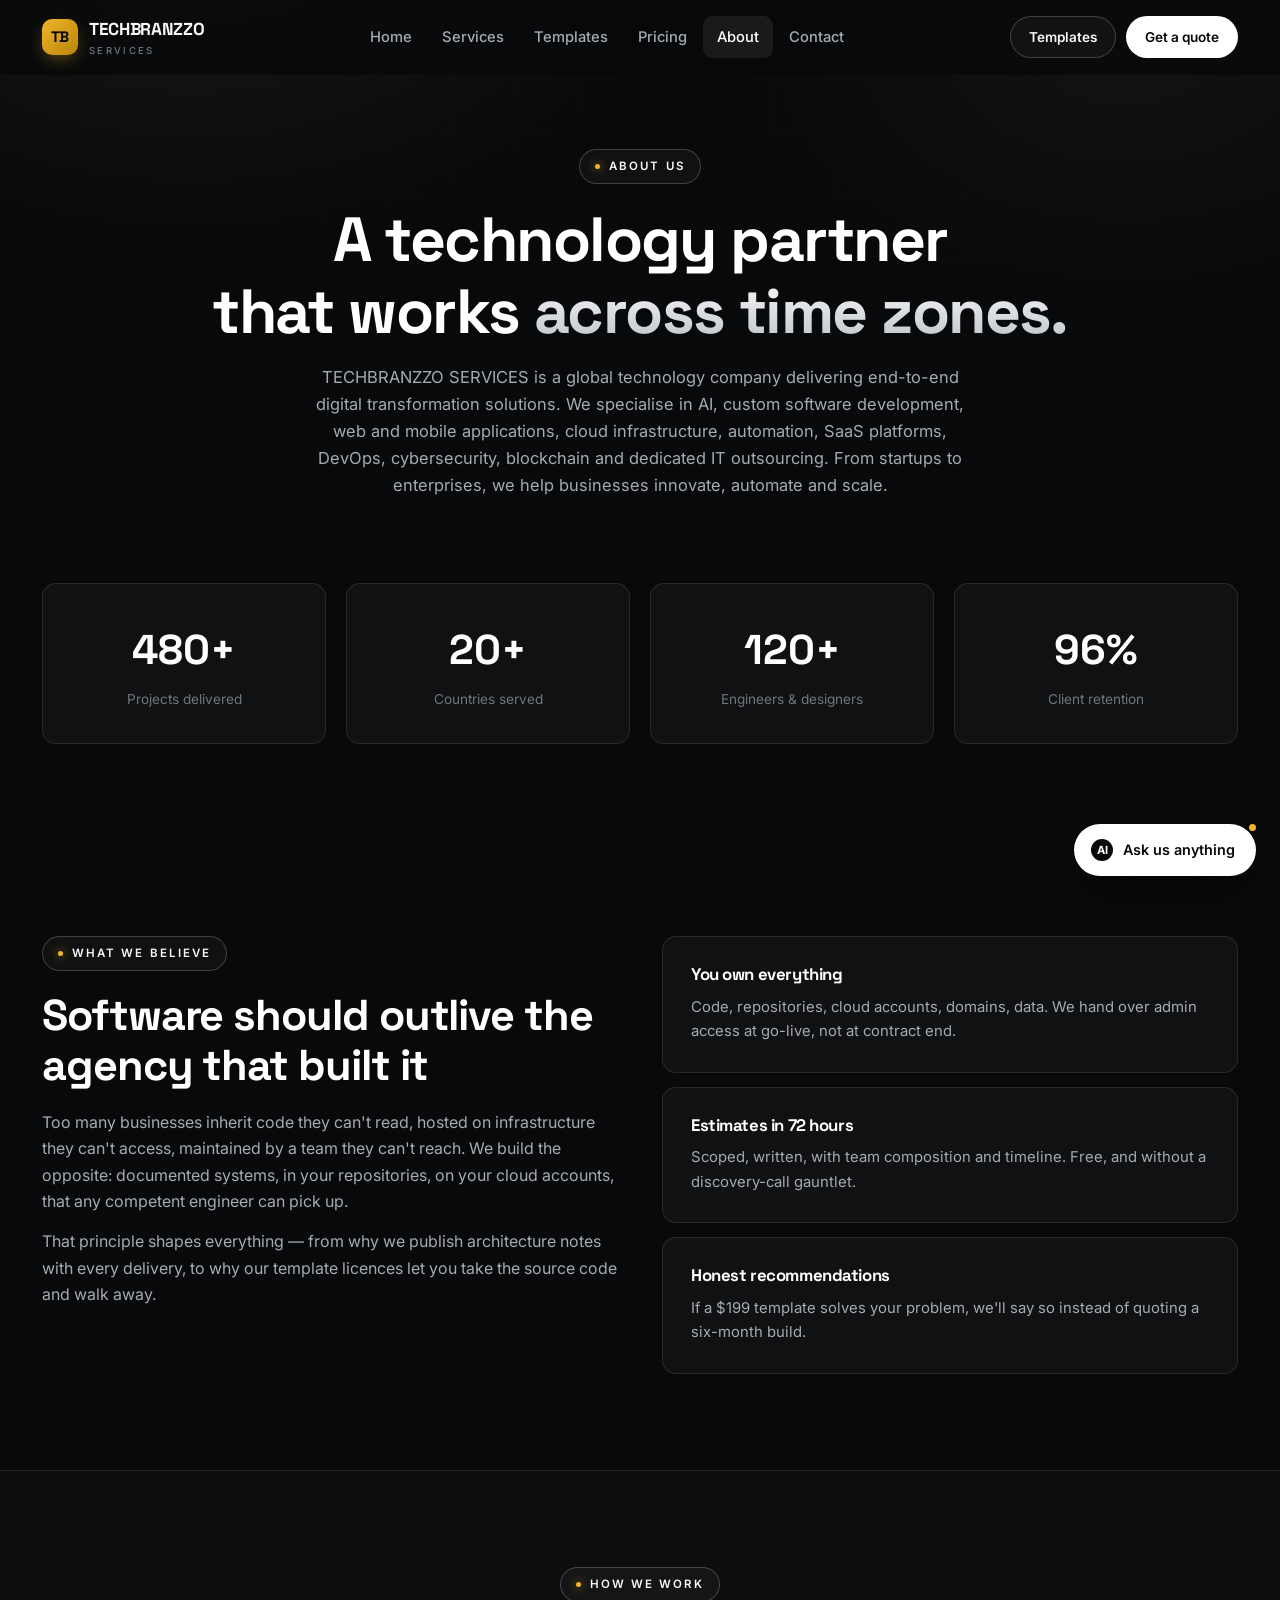
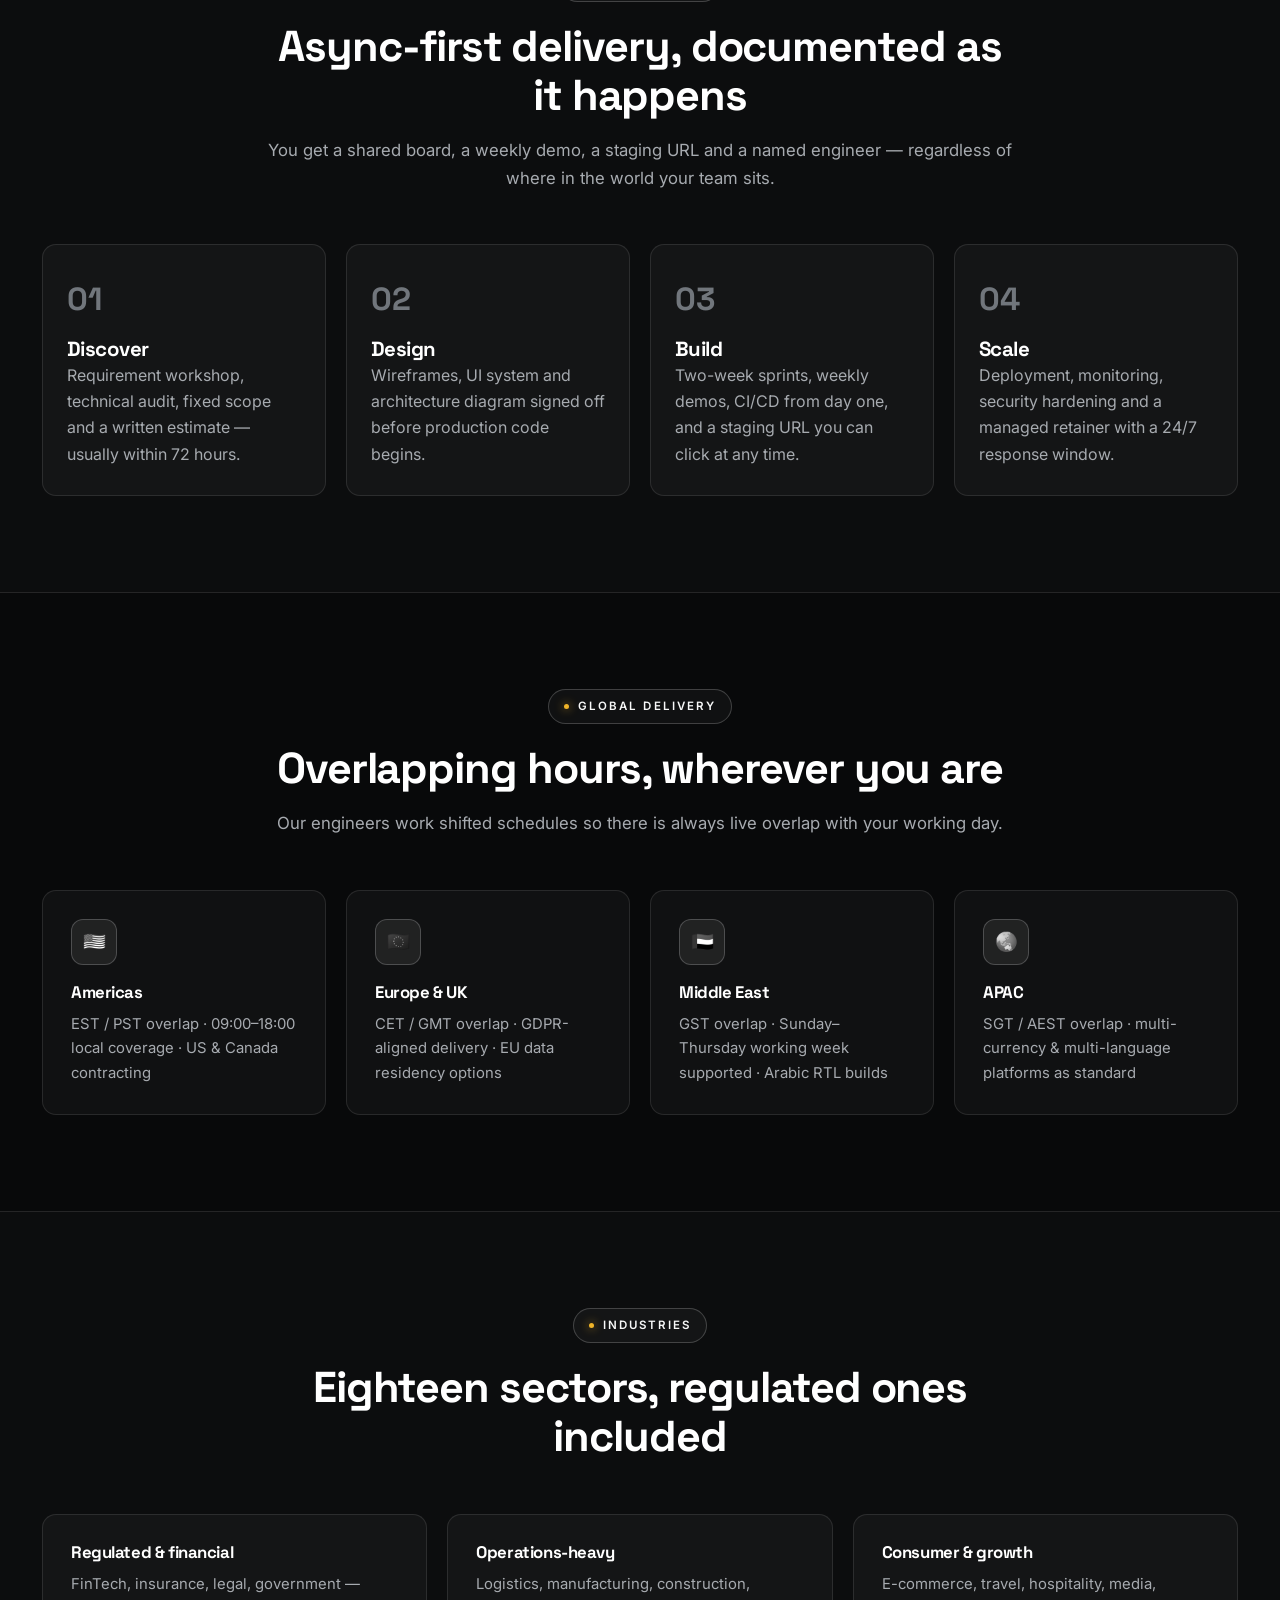
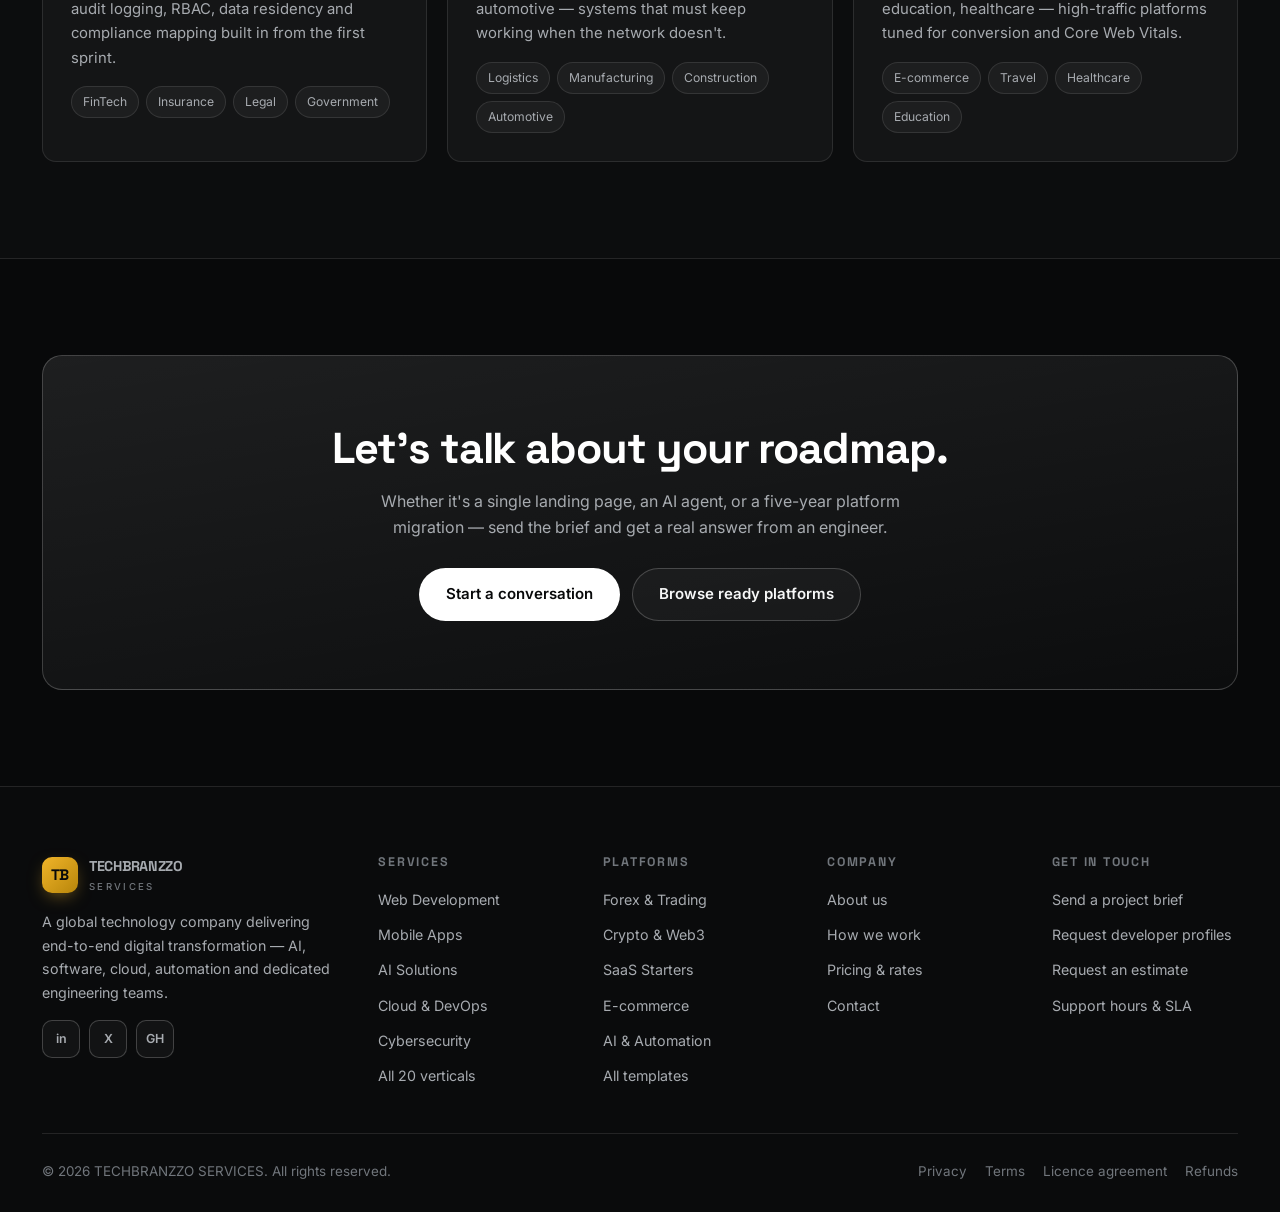
==== commit 069cd0ad: "Cache-bust data.js/main.js (?v=2) so updated ratings show immediately Browsers and CloudFront were s" ====
--- a/about.html
+++ b/about.html
@@ -10,6 +10,26 @@
 <link href="https://fonts.googleapis.com/css2?family=Inter:wght@400;500;600;700&family=Space+Grotesk:wght@500;600;700&display=swap" rel="stylesheet">
 <link rel="stylesheet" href="assets/css/style.css">
 <link rel="icon" href="data:image/svg+xml,<svg xmlns='http://www.w3.org/2000/svg' viewBox='0 0 100 100'><defs><linearGradient id='g' x1='0' y1='0' x2='1' y2='1'><stop offset='0' stop-color='%23f0b429'/><stop offset='1' stop-color='%23b8860b'/></linearGradient></defs><rect width='100' height='100' rx='22' fill='url(%23g)'/><text y='68' x='50' text-anchor='middle' font-size='52' font-family='sans-serif' font-weight='bold' fill='%23000000'>TB</text></svg>">
+<link rel="canonical" href="https://techbranzzoservices.com/about.html">
+<meta name="robots" content="index, follow, max-image-preview:large">
+<meta name="theme-color" content="#08090a">
+<meta name="author" content="TECHBRANZZO SERVICES">
+<!-- Open Graph -->
+<meta property="og:type" content="website">
+<meta property="og:site_name" content="TECHBRANZZO SERVICES">
+<meta property="og:title" content="About — TECHBRANZZO SERVICES | Global Technology Company">
+<meta property="og:description" content="TECHBRANZZO SERVICES is a global technology company delivering AI, custom software, cloud, automation and dedicated engineering teams to startups, SMEs and enterprises across 20+ countries.">
+<meta property="og:url" content="https://techbranzzoservices.com/about.html">
+<meta property="og:image" content="https://techbranzzoservices.com/assets/img/og-image.png">
+<meta property="og:image:width" content="1200">
+<meta property="og:image:height" content="630">
+<meta property="og:image:alt" content="TECHBRANZZO SERVICES — global technology partner">
+<meta property="og:locale" content="en_US">
+<!-- Twitter -->
+<meta name="twitter:card" content="summary_large_image">
+<meta name="twitter:title" content="About — TECHBRANZZO SERVICES | Global Technology Company">
+<meta name="twitter:description" content="TECHBRANZZO SERVICES is a global technology company delivering AI, custom software, cloud, automation and dedicated engineering teams to startups, SMEs and enterprises across 20+ countries.">
+<meta name="twitter:image" content="https://techbranzzoservices.com/assets/img/og-image.png">
 </head>
 <body>
 
@@ -113,7 +133,7 @@
 
 <div id="site-footer"></div>
 
-<script src="assets/js/data.js"></script>
-<script src="assets/js/main.js"></script>
+<script src="assets/js/data.js?v=2"></script>
+<script src="assets/js/main.js?v=2"></script>
 </body>
 </html>
